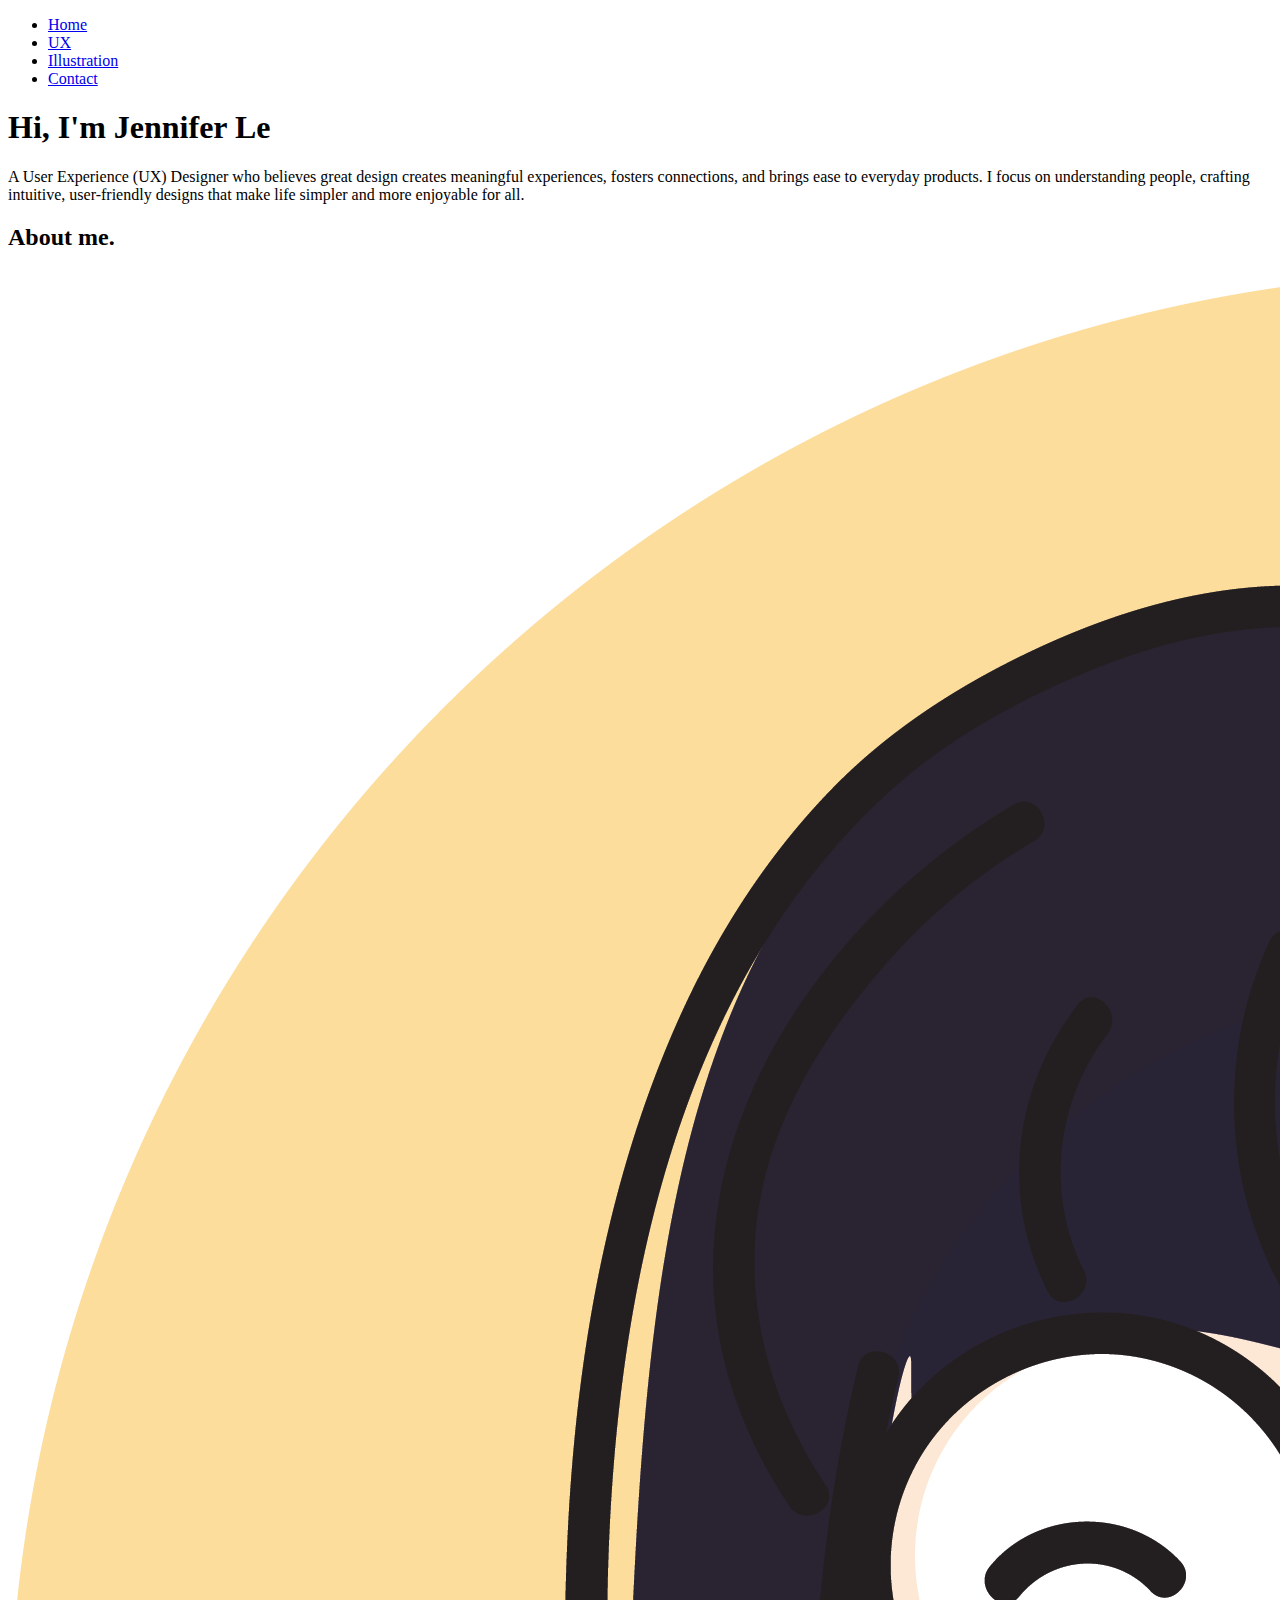
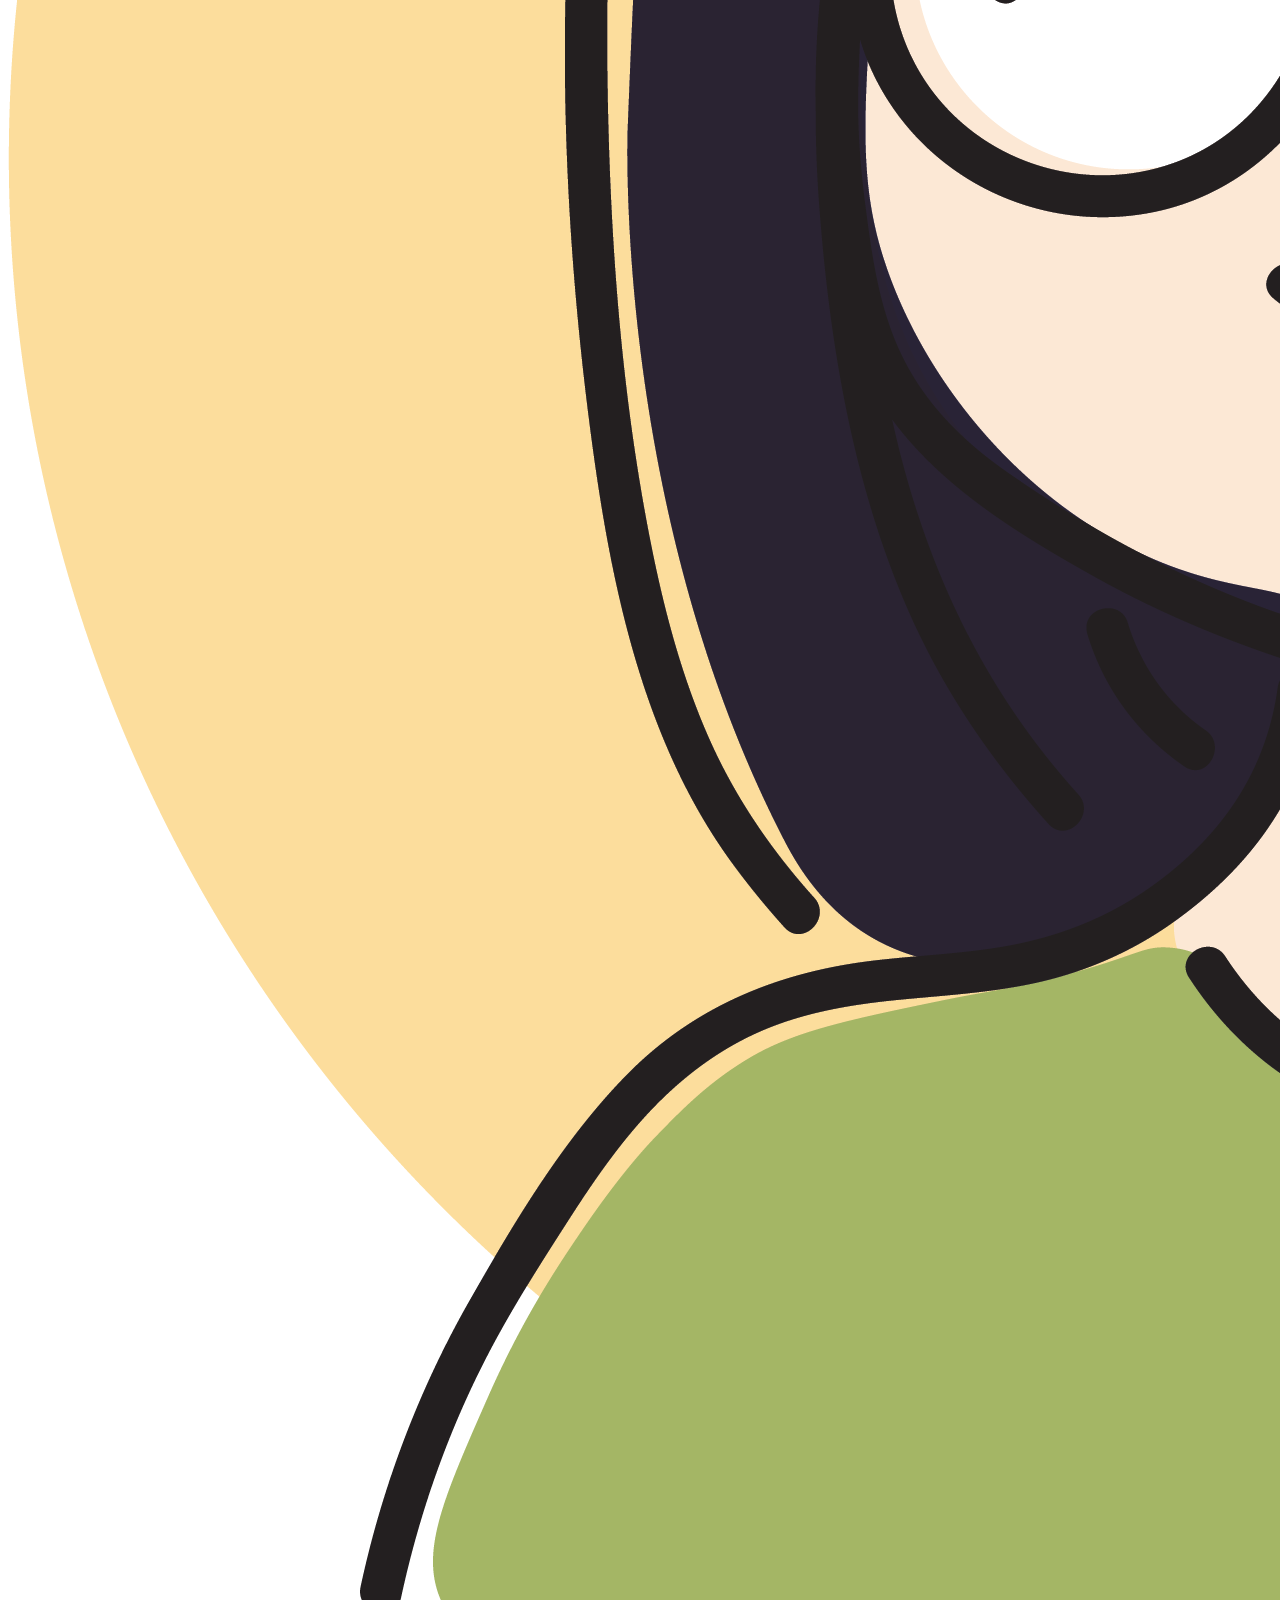
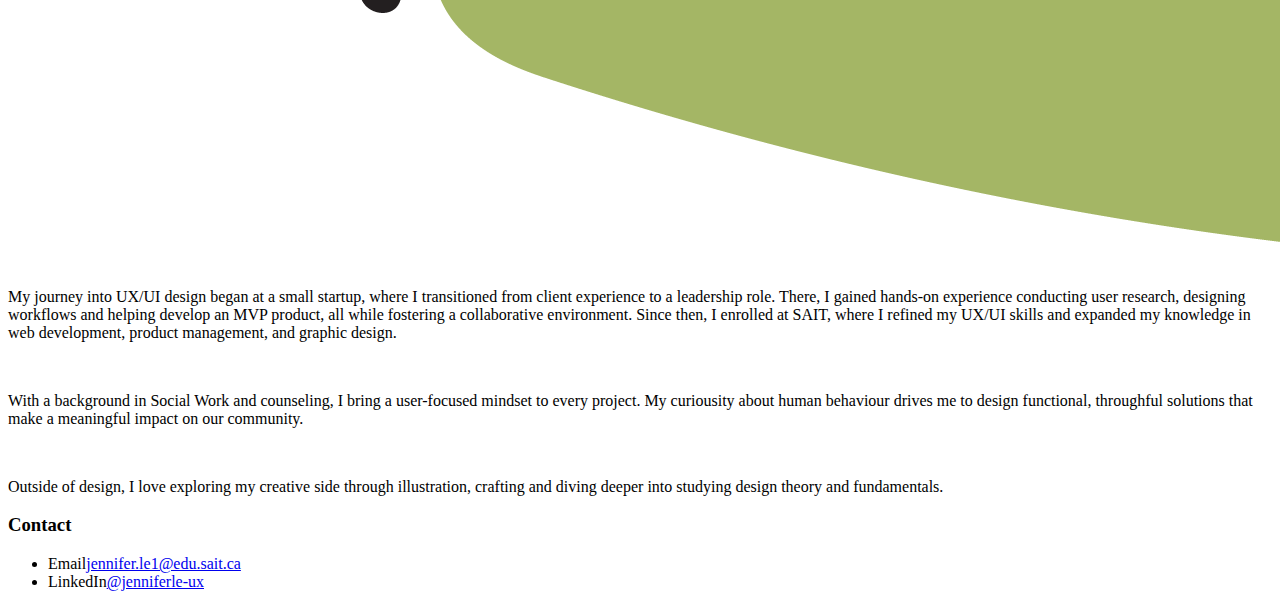
==== html/index.html @ 239063e2 "Added html and js" ====
<!DOCTYPE html>
<html lang="en">
  <head>
    <meta charset="UTF-8">
    <meta name="viewport" content="width=device-width, initial-scale=1.0">
    <meta http-equiv="X-UA-Compatible" content="ie=edge">
    <title>Jennifer UX/UI Design Portfolio</title>
    <link rel="stylesheet" href="/css/styles.css">
    <link rel="icon" href="/images/logo_favicon.png" type="image/png">
  </head>
  <body>
    <!--hero section-->
    <header>
        <nav>
            <ul>
                <li><a href="index.html">Home</a></li>
                <li><a href="ux.html">UX</a></li>
                <li><a href="illustration.html">Illustration</a></li>
                <li><a href="contact.html">Contact</a></li>
            </ul>
        </nav>
        <h1>Hi, I'm Jennifer Le </h1>
        <p>A User Experience (UX) Designer who believes great design creates meaningful experiences, fosters connections, and brings ease to everyday products. I focus on understanding people, crafting intuitive, user-friendly designs that make life simpler and more enjoyable for all.</p>
    </header>

    <section id="about">
        <h2>About me.</h2>
        <img src ="/images/self-drawing.png" alt="Jennifer Le">
        <p>My journey into UX/UI design began at a small startup, where I transitioned from client experience to a leadership role. There, I gained hands-on experience conducting user research, designing workflows and helping develop an MVP product, all while fostering a collaborative environment. Since then, I enrolled at SAIT, where I refined my UX/UI skills and expanded my knowledge in web development, product management, and graphic design.</p><br>
        <p>With a background in Social Work and counseling, I bring a user-focused mindset to every project. My curiousity about human behaviour drives me to design functional, throughful solutions that make a meaningful impact on our community.</p><br>
        <p>Outside of design, I love exploring my creative side through illustration, crafting and diving deeper into studying design theory and fundamentals.</p>
    </section>

    <footer id="footer">
        <h3>Contact</h3>
        <ul>
            <li>Email<a href="mailto:jennifer.le1@edu.sait.ca">jennifer.le1@edu.sait.ca</a></li>
            <li>LinkedIn<a href="www.linkedin.com/in/jenniferle-ux" target="_blank">@jenniferle-ux</a></li>
        </ul>
    </footer>
    <script src="/portfolio.js"></script>
  </body>
</html>
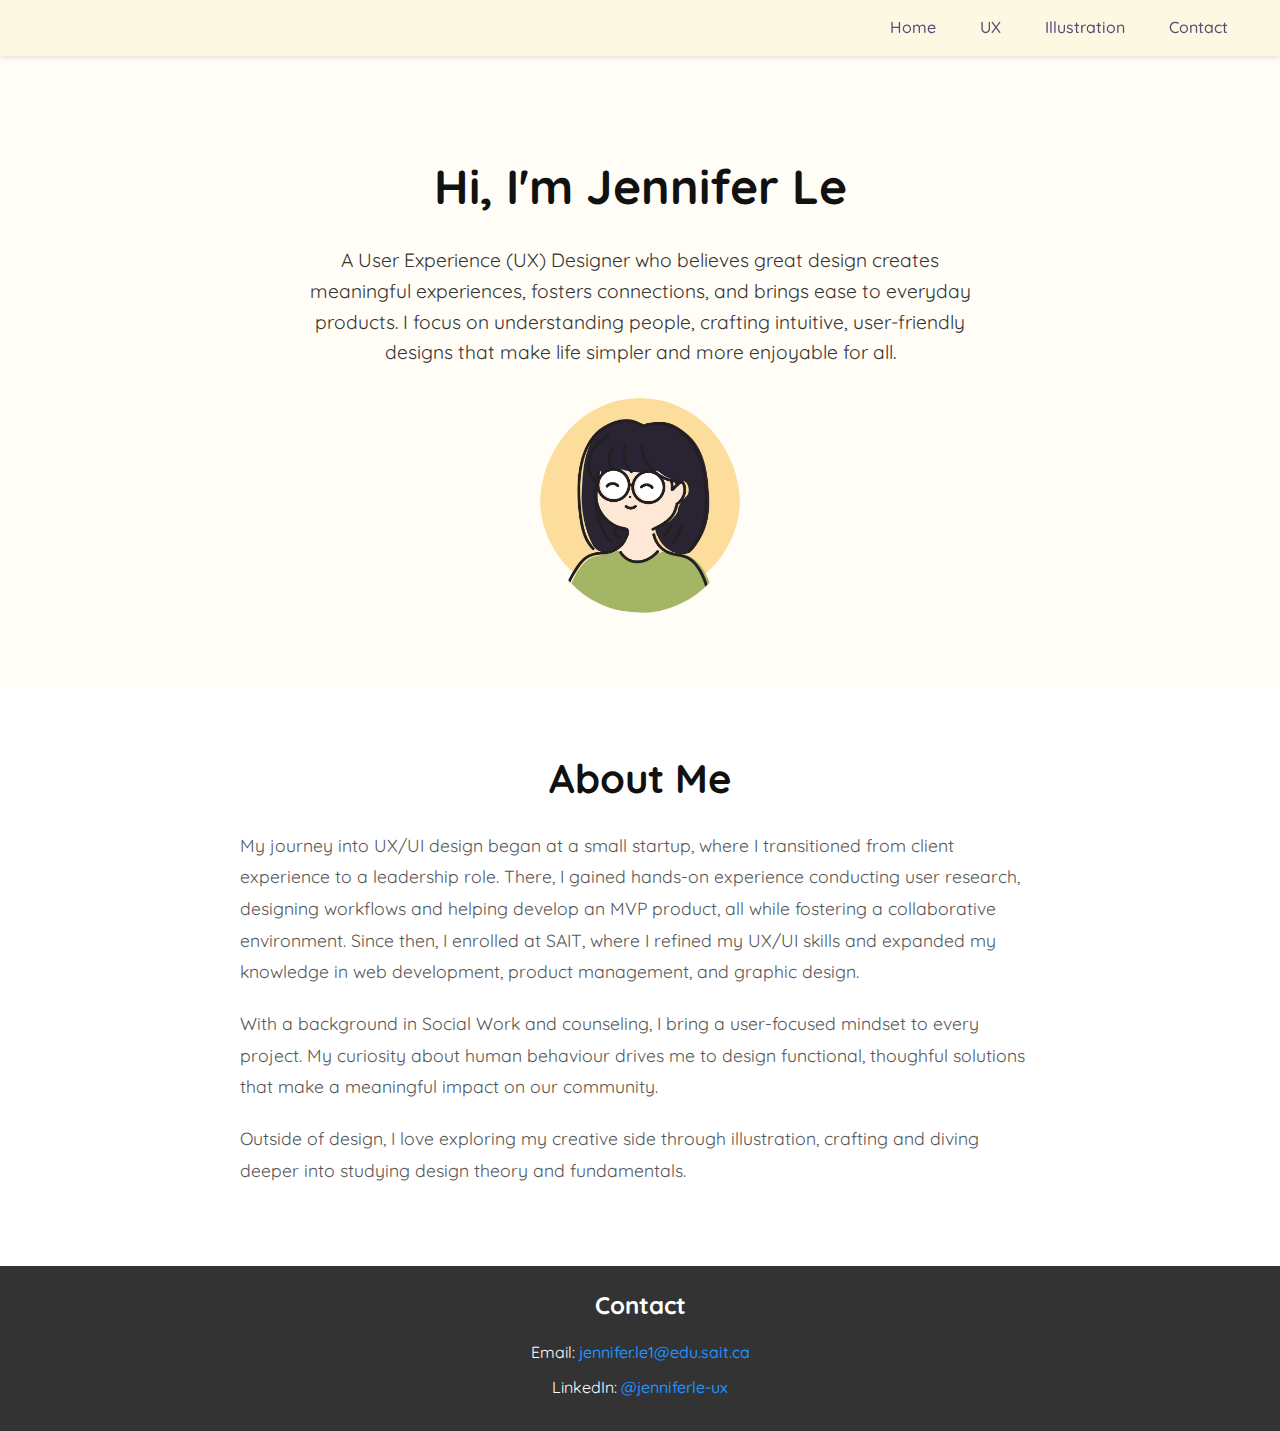
==== commit 37f34b3d: "Editing the pages" ====
--- a/html/index.html
+++ b/html/index.html
@@ -1,43 +1,49 @@
 <!DOCTYPE html>
 <html lang="en">
-  <head>
-    <meta charset="UTF-8">
-    <meta name="viewport" content="width=device-width, initial-scale=1.0">
-    <meta http-equiv="X-UA-Compatible" content="ie=edge">
-    <title>Jennifer UX/UI Design Portfolio</title>
-    <link rel="stylesheet" href="/css/styles.css">
-    <link rel="icon" href="/images/logo_favicon.png" type="image/png">
-  </head>
-  <body>
-    <!--hero section-->
-    <header>
-        <nav>
+    <head>
+        <meta charset="UTF-8">
+        <meta name="viewport" content="width=device-width, initial-scale=1.0">
+        <meta http-equiv="X-UA-Compatible" content="ie=edge">
+        <title>Jennifer Le - UX/UI Design Portfolio</title>
+        <link rel="stylesheet" href="/css/styles.css">
+        <link rel="icon" href="/images/logo_favicon.png" type="image/png">
+    </head>
+    <body>
+
+        <header>
+            <nav>
+                <ul class="nav-links">
+                    <li><a href="index.html">Home</a></li>
+                    <li><a href="ux.html">UX</a></li>
+                    <li><a href="illustration.html">Illustration</a></li>
+                    <li><a href="contact.html">Contact</a></li>
+                </ul>
+            </nav>
+        </header>
+
+        <main>
+            <section id="hero">
+                <h1>Hi, I'm Jennifer Le </h1>
+                <p id="hero_text">A User Experience (UX) Designer who believes great design creates meaningful experiences, fosters connections, and brings ease to everyday products. I focus on understanding people, crafting intuitive, user-friendly designs that make life simpler and more enjoyable for all.</p>
+                <img id="hero-image" src ="/images/self-drawing.png" alt="A self illustration of Jennifer Le">
+            </section>
+
+            <section id="about">
+                <h2>About Me</h2>
+
+                <p>My journey into UX/UI design began at a small startup, where I transitioned from client experience to a leadership role. There, I gained hands-on experience conducting user research, designing workflows and helping develop an MVP product, all while fostering a collaborative environment. Since then, I enrolled at SAIT, where I refined my UX/UI skills and expanded my knowledge in web development, product management, and graphic design.</p>
+                <p>With a background in Social Work and counseling, I bring a user-focused mindset to every project. My curiosity about human behaviour drives me to design functional, thoughful solutions that make a meaningful impact on our community.</p>
+                <p>Outside of design, I love exploring my creative side through illustration, crafting and diving deeper into studying design theory and fundamentals.</p>
+        </section>
+        </main>
+
+        <footer id="footer">
+            <h3>Contact</h3>
             <ul>
-                <li><a href="index.html">Home</a></li>
-                <li><a href="ux.html">UX</a></li>
-                <li><a href="illustration.html">Illustration</a></li>
-                <li><a href="contact.html">Contact</a></li>
+                <li>Email: <a href="mailto:jennifer.le1@edu.sait.ca">jennifer.le1@edu.sait.ca</a></li>
+                <li>LinkedIn: <a href="https://www.linkedin.com/in/jenniferle-ux" target="_blank">@jenniferle-ux</a></li>
             </ul>
-        </nav>
-        <h1>Hi, I'm Jennifer Le </h1>
-        <p>A User Experience (UX) Designer who believes great design creates meaningful experiences, fosters connections, and brings ease to everyday products. I focus on understanding people, crafting intuitive, user-friendly designs that make life simpler and more enjoyable for all.</p>
-    </header>
-
-    <section id="about">
-        <h2>About me.</h2>
-        <img src ="/images/self-drawing.png" alt="Jennifer Le">
-        <p>My journey into UX/UI design began at a small startup, where I transitioned from client experience to a leadership role. There, I gained hands-on experience conducting user research, designing workflows and helping develop an MVP product, all while fostering a collaborative environment. Since then, I enrolled at SAIT, where I refined my UX/UI skills and expanded my knowledge in web development, product management, and graphic design.</p><br>
-        <p>With a background in Social Work and counseling, I bring a user-focused mindset to every project. My curiousity about human behaviour drives me to design functional, throughful solutions that make a meaningful impact on our community.</p><br>
-        <p>Outside of design, I love exploring my creative side through illustration, crafting and diving deeper into studying design theory and fundamentals.</p>
-    </section>
-
-    <footer id="footer">
-        <h3>Contact</h3>
-        <ul>
-            <li>Email<a href="mailto:jennifer.le1@edu.sait.ca">jennifer.le1@edu.sait.ca</a></li>
-            <li>LinkedIn<a href="www.linkedin.com/in/jenniferle-ux" target="_blank">@jenniferle-ux</a></li>
-        </ul>
-    </footer>
-    <script src="/portfolio.js"></script>
-  </body>
+        </footer>
+        <script src="/portfolio.js"></script>
+    </body>
 </html>
--- a/css/styles.css
+++ b/css/styles.css
@@ -0,0 +1,251 @@
+@import url('https://fonts.googleapis.com/css2?family=Quicksand:wght@300;400;500;600;700&display=swap');
+
+* {
+    margin: 0;
+    padding: 0;
+    box-sizing: border-box;
+}
+  
+body {
+    font-family: 'Quicksand', sans-serif;
+    margin: 0;
+    padding: 0;
+    line-height: 1.6;
+    background-color: #fdf8e2;
+    color: #333;
+
+    header {
+        background-color: #fdf8e2;
+        box-shadow: 0 2px 4px rgba(0, 0, 0, 0.1);
+        padding: 15px 40px;
+        position: sticky;
+        top: 0;
+        z-index: 1000;
+
+        .nav-links {
+            display: flex;
+            justify-content: flex-end;
+            list-style: none;
+            gap: 20px;
+        }
+
+        .nav-links a {
+            text-decoration: none;
+            color: #504e76;
+            font-weight: 500;
+            padding: 8px 12px;
+            transition: color 0.3s ease, background-color 0.3s ease;
+        }
+
+        .nav-links a:hover {
+            color: white;
+            background-color: #333;
+            border-radius: 10px;
+        }
+    }
+
+    main {
+        #hero {
+            display: flex;
+            flex-direction: column;
+            align-items: center;
+            justify-content: center;
+            text-align: center;
+            height: 70vh;
+            background-color: #fffdf5;
+            padding: 20px;
+        }
+
+        #intro {
+            display: flex;
+            flex-direction: column;
+            align-items: center;
+            justify-content: center;
+            text-align: center;
+            height: auto;
+            background-color: #fffdf5;
+            padding: 60px;
+        }
+
+        h1 {
+            font-size: 3rem;
+            margin: 20px;
+            color: #111;
+        }
+
+        #hero_text {
+            max-width: 700px;
+        }
+          
+        p {
+            font-size: 1.2rem;
+            margin-bottom: 30px;
+        }
+          
+        #hero img {
+            max-width: 200px;
+            height: auto;
+            border-radius: 50%;
+        }
+
+        #about {
+            padding: 60px 40px;
+            background-color: white;
+          }
+          
+        #about h2 {
+            font-size: 2.5rem;
+            margin-bottom: 20px;
+            text-align: center;
+            color: #111;
+        }
+          
+        #about p {
+            max-width: 800px;
+            margin: 0 auto 20px;
+            font-size: 1.1rem;
+            line-height: 1.8;
+            color: #555;
+        }
+
+        #portfolio {
+            display: flex;
+            justify-content: space-evenly;
+            align-items: center;
+            flex-wrap: wrap;
+            gap: 40px;
+            margin: 60px;
+        }
+
+        .portfolio-item {
+            background-color: #fff;
+            border-radius: 10px;
+            box-shadow: 0 4px 8px rgba(0, 0, 0, 0.1);
+            width: 1000px;
+            padding: 20px;
+            text-align: center;
+        }
+
+        .portfolio-item img {
+            width:100%;
+            height: auto;
+            border-radius: 10px;
+            margin-bottom: 15px;
+        }
+        
+        .portfolio-item h2 {
+            font-size: 1.8em;
+            color: #222;
+            margin-bottom: 10px;
+        }
+        
+        .portfolio-item h3 {
+            font-size: 1.1em;
+            color: #a3b565;
+            margin-bottom: 15px;
+        }
+        
+        .portfolio-item p {
+            font-size: 1em;
+            color: #555;
+            text-align: center;
+        }
+
+        #illustration {
+            display: flex;
+            justify-content: space-evenly;
+            align-items: center;
+            flex-wrap: wrap;
+            gap: 40px;
+            margin: 60px;
+        }
+
+        .illustration-item {
+            background-color: #fff;
+            border-radius: 10px;
+            box-shadow: 0 4px 8px rgba(0, 0, 0, 0.1);
+            width: 500px;
+            padding: 20px;
+            text-align: center;
+        }
+
+        .illustration-item img {
+            width:100%;
+            height: auto;
+            border-radius: 10px;
+            margin-bottom: 15px;
+        }
+        
+        .illustration-item h2 {
+            font-size: 1.8em;
+            color: #222;
+            margin-bottom: 10px;
+        }
+        
+        .illustration-item h3 {
+            font-size: 1.1em;
+            color: #a3b565;
+            margin-bottom: 15px;
+        }
+        
+        .illustration-item p {
+            font-size: 1em;
+            color: #555;
+            text-align: center;
+        }
+
+    }
+
+    #footer {
+        background-color: #333;
+        color: #fff;
+        padding: 20px 40px;
+        text-align: center;
+      }
+      
+    #footer h3 {
+        margin-bottom: 15px;
+        font-size: 1.5rem;
+    }
+      
+    #footer ul {
+        list-style: none;
+        padding: 0;
+    }
+      
+    #footer li {
+        margin: 10px 0;
+    }
+      
+    #footer a {
+        text-decoration: none;
+        color: #1e90ff;
+        font-weight: 500;
+        transition: color 0.3s ease;
+    }
+      
+      #footer a:hover {
+        color: #f1642e;
+    }
+}
+      
+
+@media (max-width: 768px) {
+    h1 {
+        font-size: 2.5rem;
+    }
+      
+    p {
+        font-size: 1rem;
+    }
+      
+    h2 {
+        font-size: 2rem;
+    }
+      
+    .nav-links {
+        flex-direction: column;
+        gap: 10px;
+        align-items: flex-end;
+    }
+}
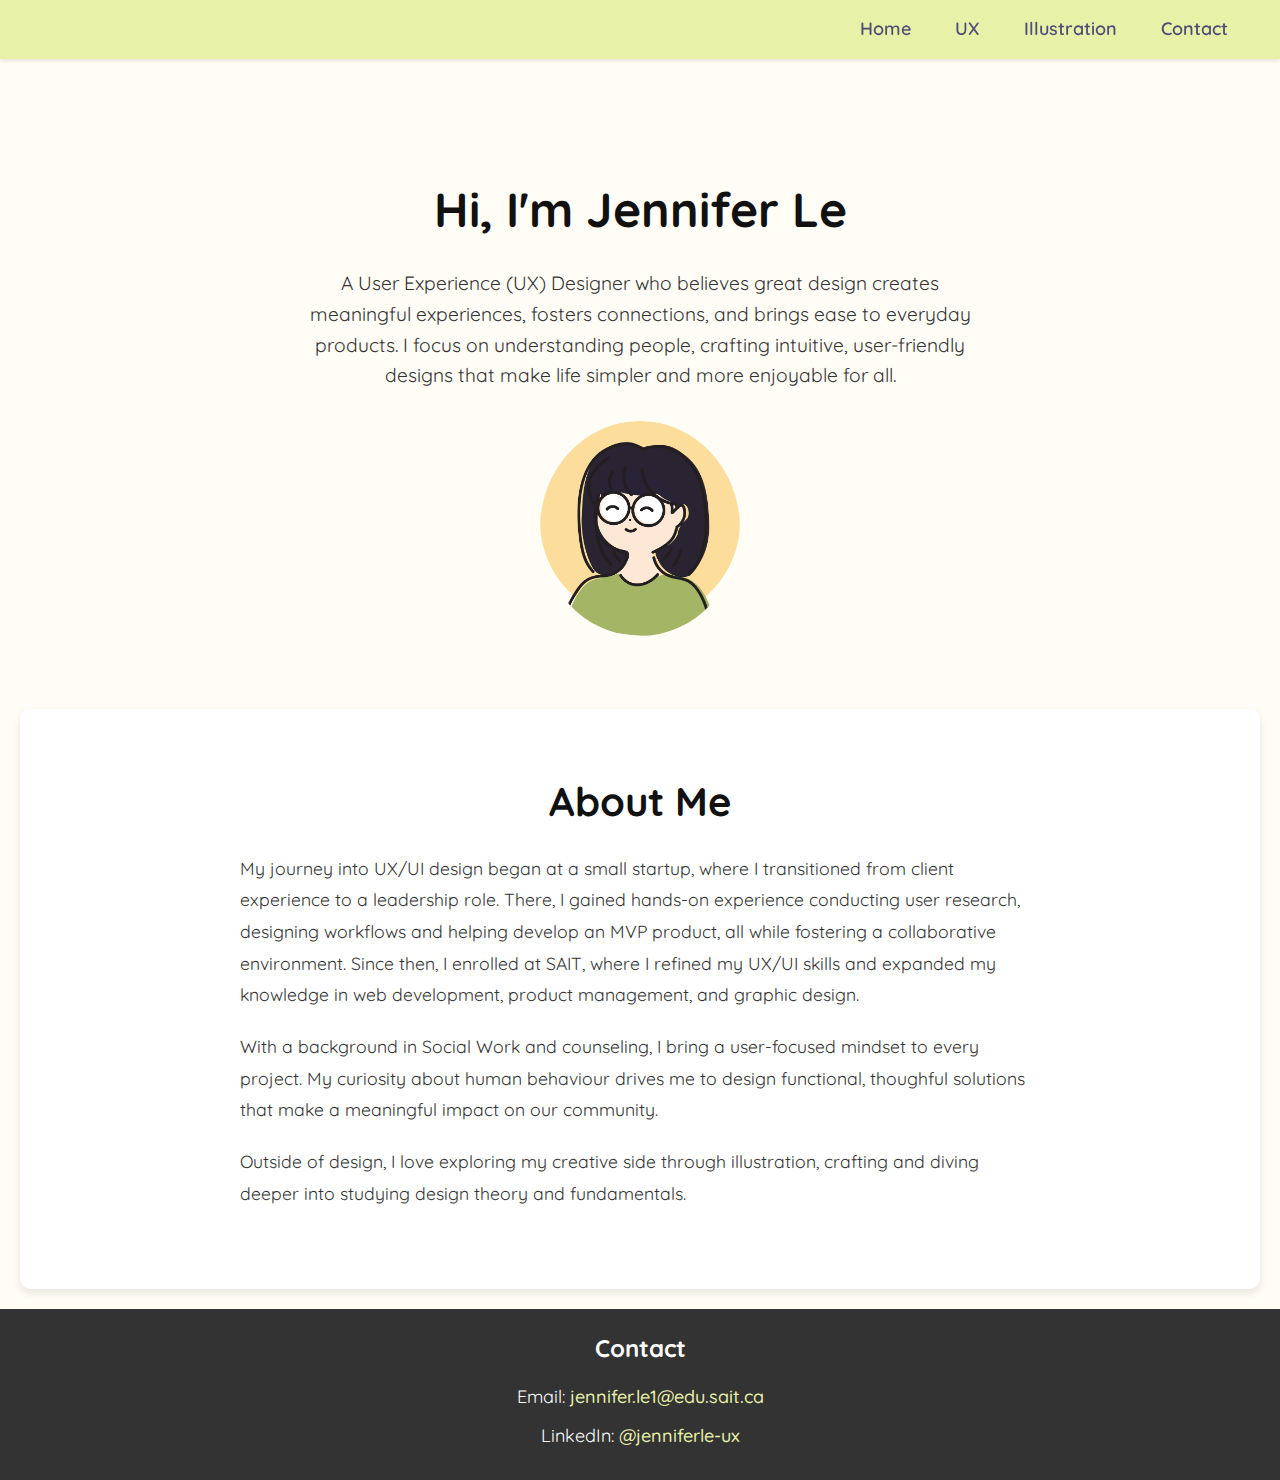
==== commit 1883eee8: "Touching up on the html pages" ====
--- a/html/index.html
+++ b/html/index.html
@@ -9,7 +9,6 @@
         <link rel="icon" href="/images/logo_favicon.png" type="image/png">
     </head>
     <body>
-
         <header>
             <nav>
                 <ul class="nav-links">
--- a/css/styles.css
+++ b/css/styles.css
@@ -11,11 +11,11 @@
     margin: 0;
     padding: 0;
     line-height: 1.6;
-    background-color: #fdf8e2;
+    background-color: #FFFDF5;
     color: #333;
 
     header {
-        background-color: #fdf8e2;
+        background-color: #e7f1a8;
         box-shadow: 0 2px 4px rgba(0, 0, 0, 0.1);
         padding: 15px 40px;
         position: sticky;
@@ -32,19 +32,23 @@
         .nav-links a {
             text-decoration: none;
             color: #504e76;
-            font-weight: 500;
+            font-weight: 600;
             padding: 8px 12px;
             transition: color 0.3s ease, background-color 0.3s ease;
         }
 
         .nav-links a:hover {
             color: white;
-            background-color: #333;
+            background-color: #364c84;
             border-radius: 10px;
         }
     }
 
     main {
+        max-width: 2100px;
+        margin: 0 auto;
+        padding: 20px;
+        
         #hero {
             display: flex;
             flex-direction: column;
@@ -52,7 +56,7 @@
             justify-content: center;
             text-align: center;
             height: 70vh;
-            background-color: #fffdf5;
+            background-color: #FFFDF5;
             padding: 20px;
         }
 
@@ -63,8 +67,13 @@
             justify-content: center;
             text-align: center;
             height: auto;
-            background-color: #fffdf5;
+            background-color: #FFFDF5;
             padding: 60px;
+        }
+
+        #intro img {
+            max-width: 500px;
+            height: auto;
         }
 
         h1 {
@@ -91,6 +100,8 @@
         #about {
             padding: 60px 40px;
             background-color: white;
+            border-radius: 10px;
+            box-shadow: 0 4px 8px rgba(0, 0, 0, 0.1);
           }
           
         #about h2 {
@@ -105,7 +116,7 @@
             margin: 0 auto 20px;
             font-size: 1.1rem;
             line-height: 1.8;
-            color: #555;
+            color: #333;
         }
 
         #portfolio {
@@ -118,7 +129,7 @@
         }
 
         .portfolio-item {
-            background-color: #fff;
+            background-color: white;
             border-radius: 10px;
             box-shadow: 0 4px 8px rgba(0, 0, 0, 0.1);
             width: 1000px;
@@ -128,7 +139,6 @@
 
         .portfolio-item img {
             width:100%;
-            height: auto;
             border-radius: 10px;
             margin-bottom: 15px;
         }
@@ -141,7 +151,7 @@
         
         .portfolio-item h3 {
             font-size: 1.1em;
-            color: #a3b565;
+            color: #95b1ee;
             margin-bottom: 15px;
         }
         
@@ -161,7 +171,7 @@
         }
 
         .illustration-item {
-            background-color: #fff;
+            background-color: white;
             border-radius: 10px;
             box-shadow: 0 4px 8px rgba(0, 0, 0, 0.1);
             width: 500px;
@@ -184,7 +194,7 @@
         
         .illustration-item h3 {
             font-size: 1.1em;
-            color: #a3b565;
+            color: #95b1ee;
             margin-bottom: 15px;
         }
         
@@ -194,11 +204,58 @@
             text-align: center;
         }
 
+        #contact {
+            padding: 60px 40px;
+            background-color: white;
+            border-radius: 10px;
+            box-shadow: 0 4px 8px rgba(0, 0, 0, 0.1);
+          }
+          
+        #contact h2 {
+            font-size: 1.8rem;
+            margin-bottom: 20px;
+            text-align: center;
+            color: #111;
+        }
+          
+        #contact_form {
+            display: flex;
+            flex-direction: column;
+            align-items: center;
+            padding: 25px;
+            font-weight: 500;
+            font-size: 1.1em;
+        }
+
+        .contact_info_input, #message {
+            width: 100%;
+            max-width: 500px; 
+            margin: 10px auto;
+            font-family: Arial, Helvetica, sans-serif;
+            font-size: 1em;
+            padding: 8.4px;
+        }
+
+        button {
+            background-color: #364c84;
+            color: #fff;
+            border: none;
+            padding: 12px 24px;
+            cursor: pointer;
+            font-size: 0.9em;
+            border-radius: 8px;
+            font-weight: 550;
+        }
+
+        button:hover {
+            background-color: #95b1ee;
+        }
+
     }
 
     #footer {
         background-color: #333;
-        color: #fff;
+        color: white;
         padding: 20px 40px;
         text-align: center;
       }
@@ -219,33 +276,68 @@
       
     #footer a {
         text-decoration: none;
-        color: #1e90ff;
+        color: #e7f1a8;
         font-weight: 500;
         transition: color 0.3s ease;
     }
       
       #footer a:hover {
-        color: #f1642e;
-    }
-}
-      
+        color: #95b1ee;
+    }
+}
+      
+
+@media (max-width: 480px) {
+    h1 {
+        font-size: 1.8rem;
+    }
+
+    .nav-links {
+        font-size: 0.9rem;
+    }
+
+    p {
+        font-size: 0.9rem;
+    }
+}
 
 @media (max-width: 768px) {
-    h1 {
-        font-size: 2.5rem;
-    }
-      
-    p {
-        font-size: 1rem;
-    }
-      
-    h2 {
-        font-size: 2rem;
-    }
-      
+    body {
+        font-size: 14px;
+    }
+
+    header {
+        padding: 10px 20px;
+    }
+
     .nav-links {
         flex-direction: column;
         gap: 10px;
-        align-items: flex-end;
-    }
-}
+    }
+
+    h1 {
+        font-size: 2rem;
+    }
+
+    p {
+        font-size: 1rem;
+        padding: 0 10px;
+    }
+}
+
+@media (min-width: 1200px) {
+    body {
+        font-size: 18px;
+    }
+
+    #contact_form {
+        width: 50%;
+        margin: 0 auto;
+    }
+}
+
+@media (min-width: 1600px) {
+    main {
+        max-width: 1400px;
+    }
+}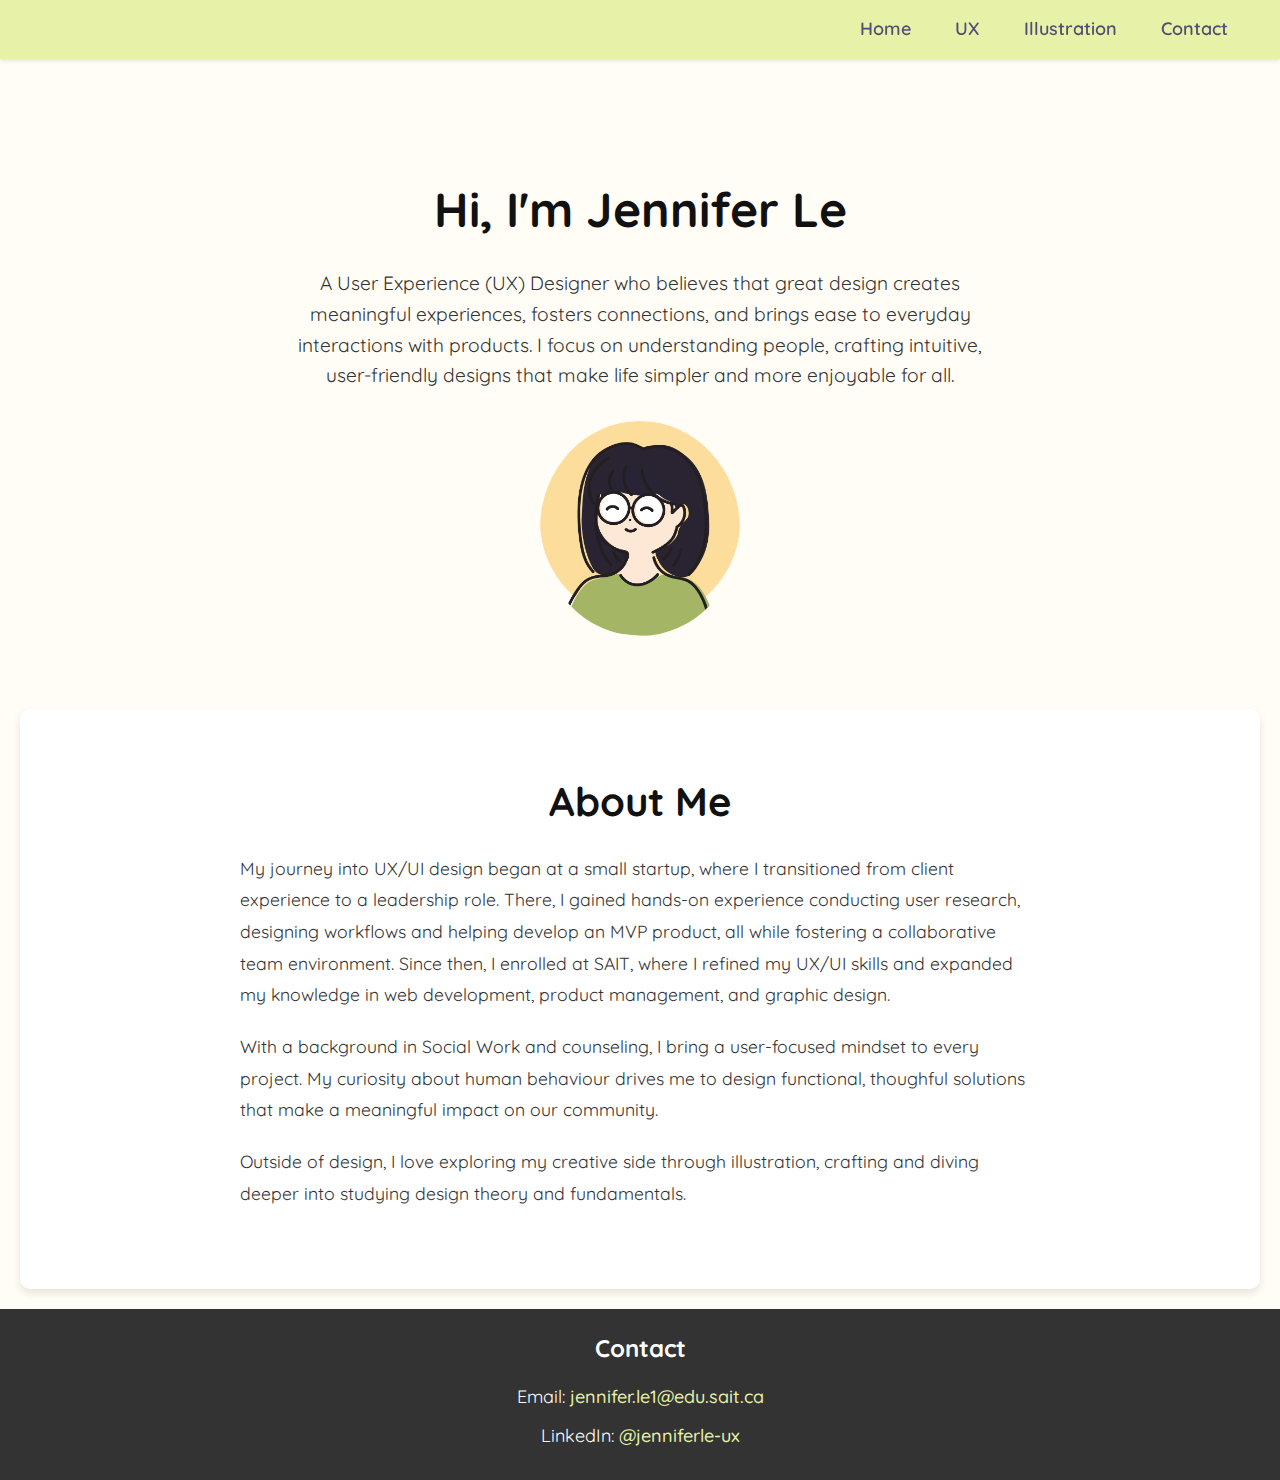
==== commit b2d782b6: "More touch ups" ====
--- a/html/index.html
+++ b/html/index.html
@@ -23,14 +23,14 @@
         <main>
             <section id="hero">
                 <h1>Hi, I'm Jennifer Le </h1>
-                <p id="hero_text">A User Experience (UX) Designer who believes great design creates meaningful experiences, fosters connections, and brings ease to everyday products. I focus on understanding people, crafting intuitive, user-friendly designs that make life simpler and more enjoyable for all.</p>
+                <p id="hero_text">A User Experience (UX) Designer who believes that great design creates meaningful experiences, fosters connections, and brings ease to everyday interactions with products. I focus on understanding people, crafting intuitive, user-friendly designs that make life simpler and more enjoyable for all.</p>
                 <img id="hero-image" src ="/images/self-drawing.png" alt="A self illustration of Jennifer Le">
             </section>
 
             <section id="about">
                 <h2>About Me</h2>
 
-                <p>My journey into UX/UI design began at a small startup, where I transitioned from client experience to a leadership role. There, I gained hands-on experience conducting user research, designing workflows and helping develop an MVP product, all while fostering a collaborative environment. Since then, I enrolled at SAIT, where I refined my UX/UI skills and expanded my knowledge in web development, product management, and graphic design.</p>
+                <p>My journey into UX/UI design began at a small startup, where I transitioned from client experience to a leadership role. There, I gained hands-on experience conducting user research, designing workflows and helping develop an MVP product, all while fostering a collaborative team environment. Since then, I enrolled at SAIT, where I refined my UX/UI skills and expanded my knowledge in web development, product management, and graphic design.</p>
                 <p>With a background in Social Work and counseling, I bring a user-focused mindset to every project. My curiosity about human behaviour drives me to design functional, thoughful solutions that make a meaningful impact on our community.</p>
                 <p>Outside of design, I love exploring my creative side through illustration, crafting and diving deeper into studying design theory and fundamentals.</p>
         </section>
--- a/css/styles.css
+++ b/css/styles.css
@@ -245,6 +245,7 @@
             font-size: 0.9em;
             border-radius: 8px;
             font-weight: 550;
+            font-family: 'Quicksand', sans-serif;
         }
 
         button:hover {
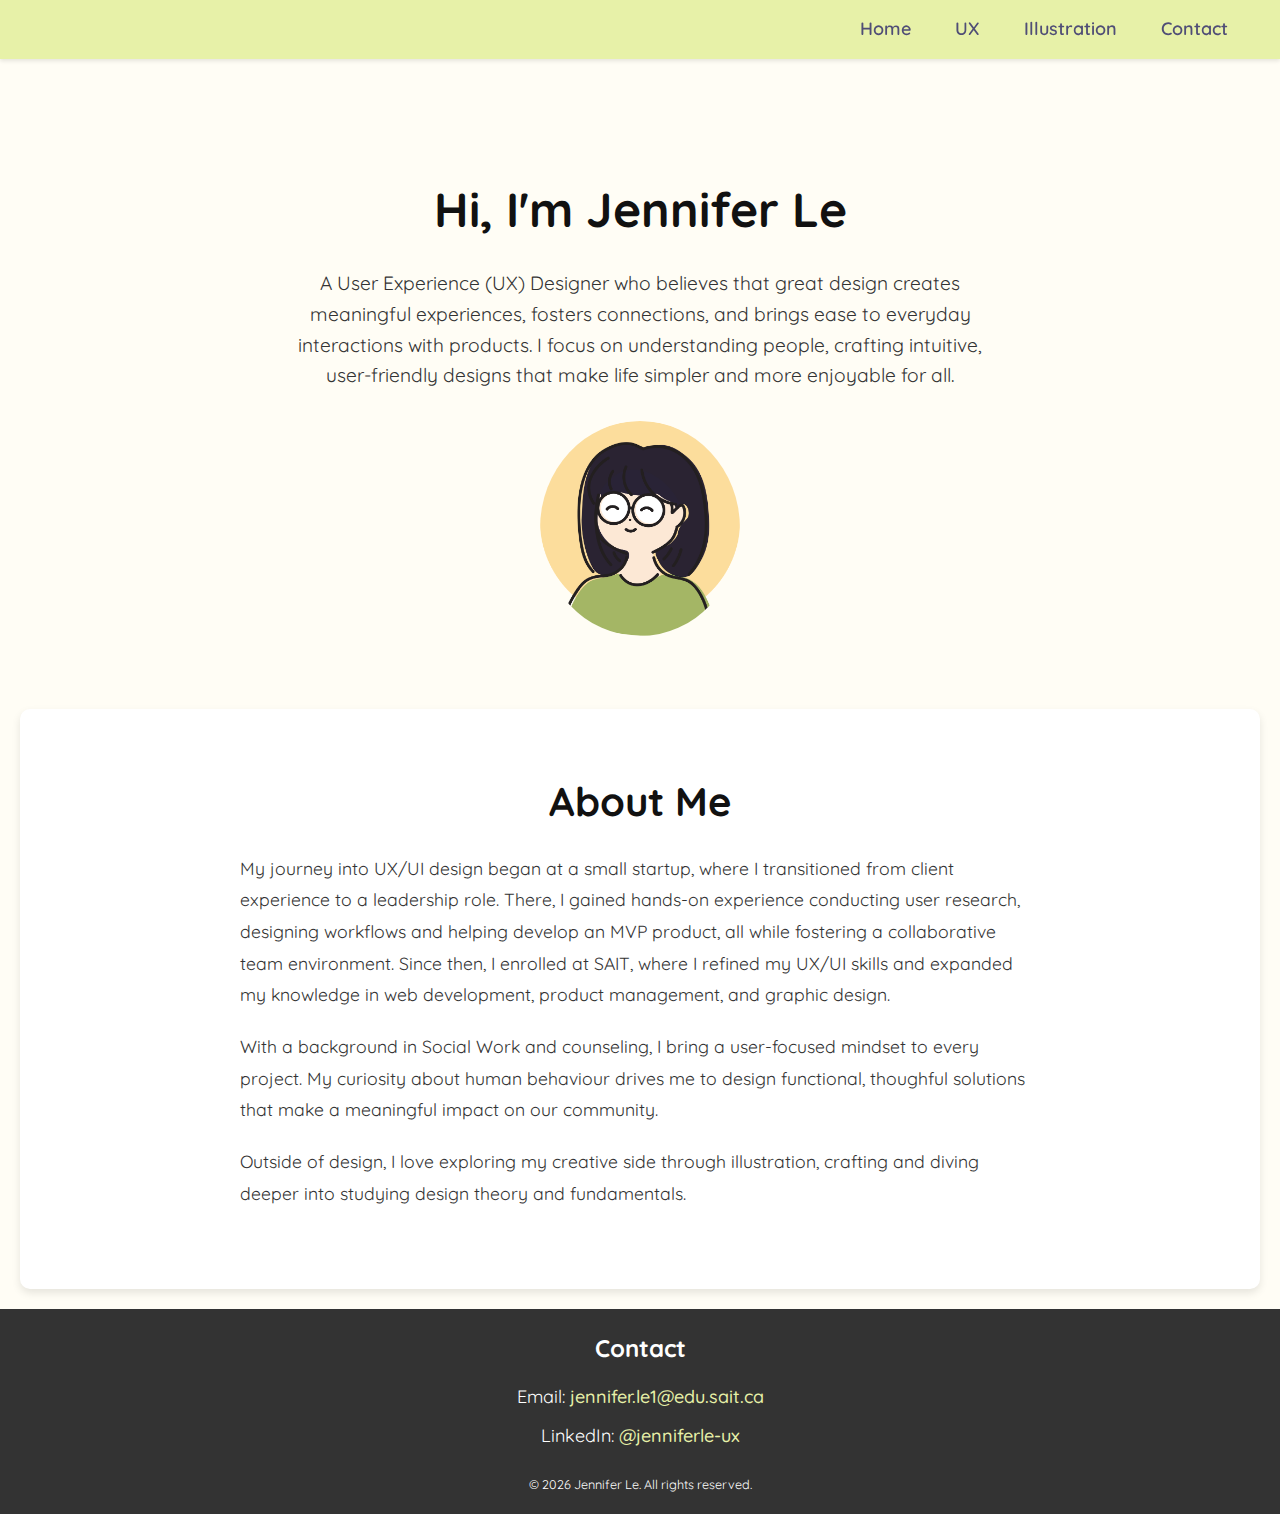
==== commit e34b42ff: "Played around with JS" ====
--- a/html/index.html
+++ b/html/index.html
@@ -42,6 +42,7 @@
                 <li>Email: <a href="mailto:jennifer.le1@edu.sait.ca">jennifer.le1@edu.sait.ca</a></li>
                 <li>LinkedIn: <a href="https://www.linkedin.com/in/jenniferle-ux" target="_blank">@jenniferle-ux</a></li>
             </ul>
+            <p>&copy; <span id="currentYear"></span> Jennifer Le. All rights reserved.</p>
         </footer>
         <script src="/portfolio.js"></script>
     </body>
--- a/css/styles.css
+++ b/css/styles.css
@@ -282,8 +282,13 @@
         transition: color 0.3s ease;
     }
       
-      #footer a:hover {
+    #footer a:hover {
         color: #95b1ee;
+    }
+
+    footer p {
+        font-size: 0.7em;
+        margin-top: 2%;
     }
 }
       
